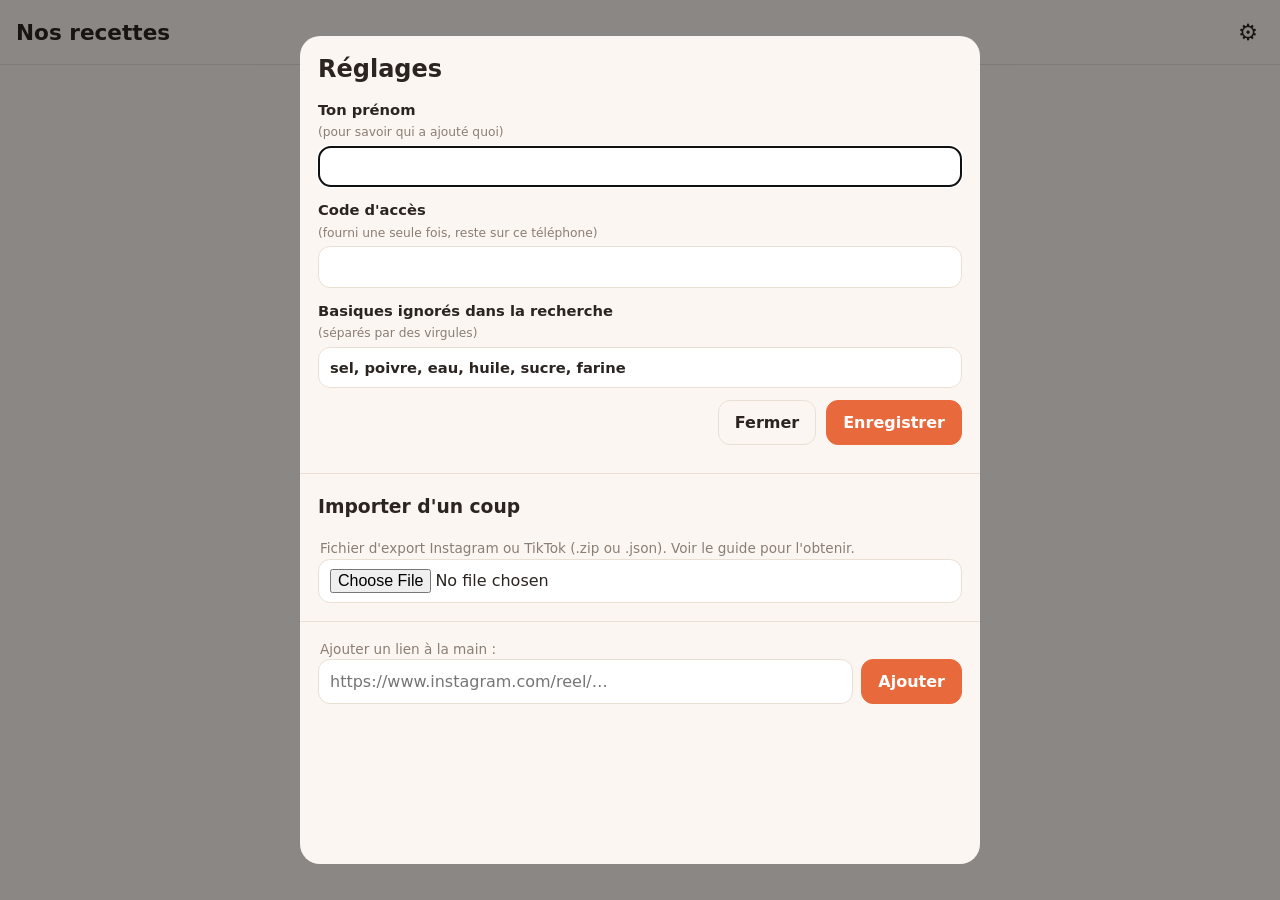
==== index.html @ 4aee183f "Réglages : vérifie le code d'accès et nettoie les copier-coller Co-Authored-By: Claude Opus 5.5 <nor" ====
<!doctype html>
<html lang="fr">
<head>
<meta charset="utf-8">
<meta name="viewport" content="width=device-width, initial-scale=1, viewport-fit=cover">
<title>Nos recettes</title>
<meta name="theme-color" content="#e8693c">
<link rel="manifest" href="manifest.webmanifest">
<link rel="icon" href="icons/icon-192.png">
<link rel="apple-touch-icon" href="icons/apple-touch-icon.png">
<meta name="apple-mobile-web-app-capable" content="yes">
<meta name="apple-mobile-web-app-title" content="Recettes">
<link rel="stylesheet" href="style.css?v=1">
</head>
<body>
<header class="top">
  <h1>Nos recettes <span id="count" class="count"></span></h1>
  <button id="btnSettings" class="icon-btn" aria-label="Réglages">⚙️</button>
</header>

<main>
  <section class="search">
    <label for="ingInput" class="lbl">Ce que j'ai dans le frigo</label>
    <div class="ing-box">
      <div id="chips" class="chips"></div>
      <input id="ingInput" list="ingList" placeholder="poulet, riz, crème…" autocomplete="off" enterkeyhint="done">
      <datalist id="ingList"></datalist>
    </div>
    <p class="hint">Sel, poivre, huile, sucre, farine et eau ne comptent pas (réglable dans ⚙️).</p>

    <div class="filters">
      <div class="seg" id="fTemps" role="group" aria-label="Temps maximum">
        <button data-v="0" class="on">Tout temps</button>
        <button data-v="15">≤ 15 min</button>
        <button data-v="30">≤ 30</button>
        <button data-v="45">≤ 45</button>
        <button data-v="60">≤ 1 h</button>
      </div>
      <div class="row">
        <select id="fType" aria-label="Type de plat"><option value="">Tous les types</option></select>
        <select id="fQui" aria-label="Qui l'a ajoutée"><option value="">De nous deux</option></select>
      </div>
    </div>

    <button id="btnRandom" class="big-btn">🎲 Au hasard</button>
  </section>

  <div id="pending" class="pending" hidden></div>
  <div id="results"></div>
</main>

<!-- Fiche recette -->
<dialog id="dlgRecipe" class="sheet"><div id="recipeBody"></div></dialog>

<!-- Modification -->
<dialog id="dlgEdit" class="sheet">
  <form id="editForm" method="dialog">
    <h2>Modifier la recette</h2>
    <label>Titre <input name="titre" required></label>
    <div class="row">
      <label>Temps (min) <input name="temps_min" type="number" min="0" inputmode="numeric"></label>
      <label>Type <select name="type"></select></label>
    </div>
    <label>Ingrédients <small>(un par ligne)</small><textarea name="ingredients" rows="8"></textarea></label>
    <label>Étapes <small>(une par ligne)</small><textarea name="etapes" rows="8"></textarea></label>
    <div class="actions">
      <button type="button" class="ghost" data-close>Annuler</button>
      <button type="submit" class="primary">Enregistrer</button>
    </div>
  </form>
</dialog>

<!-- Réglages -->
<dialog id="dlgSettings" class="sheet">
  <form id="settingsForm" method="dialog">
    <h2>Réglages</h2>
    <label>Ton prénom <small>(pour savoir qui a ajouté quoi)</small><input name="prenom" required autocomplete="given-name"></label>
    <label>Code d'accès <small>(fourni une seule fois, reste sur ce téléphone)</small><input name="token" type="password" autocomplete="off" spellcheck="false"></label>
    <label>Basiques ignorés dans la recherche <small>(séparés par des virgules)</small><input name="basiques"></label>
    <div class="actions">
      <button type="button" class="ghost" data-close>Fermer</button>
      <button type="submit" class="primary">Enregistrer</button>
    </div>
  </form>
  <hr>
  <h3>Importer d'un coup</h3>
  <p class="small">Fichier d'export Instagram ou TikTok (.zip ou .json). Voir le guide pour l'obtenir.</p>
  <div><input id="importFile" type="file" accept=".zip,.json,application/zip,application/json"></div>
  <div id="importResult"></div>
  <hr>
  <p class="small">Ajouter un lien à la main :</p>
  <div class="row"><input id="manualUrl" type="url" placeholder="https://www.instagram.com/reel/…"><button id="btnManual" class="primary" style="flex:none">Ajouter</button></div>
</dialog>

<div id="toast" class="toast" role="status" hidden></div>

<script src="common.js?v=2"></script>
<script src="app.js?v=2"></script>
</body>
</html>
---- style.css ----
:root {
  --bg: #fbf6f1; --card: #ffffff; --ink: #2b2420; --muted: #8a7d74; --line: #eadfd5;
  --accent: #e8693c; --accent-ink: #ffffff; --soft: #fde9df; --ok: #2f9e5b; --warn: #c98a12;
  --p0: #e8693c; --p1: #7b5cd6; --p2: #2f9e8f; --p3: #c44f86;
  --radius: 16px; --shadow: 0 2px 10px rgba(60, 30, 10, .07);
  color-scheme: light;
}
@media (prefers-color-scheme: dark) {
  :root {
    --bg: #1b1714; --card: #26201c; --ink: #f3ebe4; --muted: #a89b91; --line: #3a312b;
    --soft: #3b2a21; --shadow: none; color-scheme: dark;
  }
}
* { box-sizing: border-box; }
html { -webkit-text-size-adjust: 100%; }
body {
  margin: 0; background: var(--bg); color: var(--ink);
  font: 16px/1.45 system-ui, -apple-system, "Segoe UI", Roboto, sans-serif;
  padding-bottom: env(safe-area-inset-bottom);
}
button, input, select, textarea { font: inherit; color: inherit; }
button { cursor: pointer; }

.top {
  position: sticky; top: 0; z-index: 5; display: flex; align-items: center; justify-content: space-between;
  padding: calc(10px + env(safe-area-inset-top)) 16px 10px; background: var(--bg); border-bottom: 1px solid var(--line);
}
.top h1 { font-size: 1.35rem; margin: 0; }
.count { color: var(--muted); font-weight: 500; font-size: .95rem; }
.icon-btn { border: 0; background: none; font-size: 1.4rem; padding: 6px; }

main { max-width: 680px; margin: 0 auto; padding: 14px 16px 40px; }
.lbl { font-weight: 600; display: block; margin-bottom: 6px; }
.hint, .small { color: var(--muted); font-size: .85rem; margin: 6px 2px 0; }

.ing-box {
  display: flex; flex-wrap: wrap; gap: 6px; align-items: center; padding: 8px;
  background: var(--card); border: 1.5px solid var(--line); border-radius: var(--radius); box-shadow: var(--shadow);
}
.ing-box:focus-within { border-color: var(--accent); }
.ing-box input { flex: 1 1 140px; min-width: 120px; border: 0; outline: 0; background: none; padding: 6px 4px; font-size: 1rem; }
.chips { display: contents; }
.chip {
  display: inline-flex; align-items: center; gap: 4px; padding: 5px 6px 5px 11px; border-radius: 999px;
  background: var(--soft); color: var(--ink); border: 0; font-size: .92rem;
}
.chip span { font-size: 1.05rem; line-height: 1; padding: 0 4px; color: var(--muted); }

.filters { margin-top: 12px; display: grid; gap: 8px; }
.seg { display: flex; gap: 6px; overflow-x: auto; scrollbar-width: none; }
.seg::-webkit-scrollbar { display: none; }
.seg button {
  flex: none; padding: 7px 12px; border-radius: 999px; border: 1.5px solid var(--line); background: var(--card); font-size: .9rem;
}
.seg button.on { background: var(--accent); color: var(--accent-ink); border-color: var(--accent); }
.row { display: flex; gap: 8px; }
.row > * { flex: 1; min-width: 0; }
select, input[type=url], input[type=number], dialog input, dialog textarea, dialog select {
  width: 100%; padding: 9px 11px; border-radius: 12px; border: 1.5px solid var(--line); background: var(--card);
}
.big-btn {
  margin-top: 12px; width: 100%; padding: 13px; border: 0; border-radius: var(--radius);
  background: var(--accent); color: var(--accent-ink); font-weight: 700; font-size: 1.05rem; box-shadow: var(--shadow);
}
.big-btn:active { transform: scale(.98); }

.pending {
  margin: 14px 0 0; padding: 10px 14px; border-radius: 12px; background: var(--soft); font-size: .92rem;
}
h2.section { font-size: 1rem; margin: 22px 2px 8px; display: flex; gap: 8px; align-items: baseline; }
h2.section small { color: var(--muted); font-weight: 500; }
.empty { text-align: center; color: var(--muted); padding: 30px 10px; }

.card {
  display: flex; gap: 12px; width: 100%; text-align: left; padding: 10px; margin-bottom: 10px;
  background: var(--card); border: 1px solid var(--line); border-radius: var(--radius); box-shadow: var(--shadow);
}
.thumb {
  flex: none; width: 76px; height: 96px; border-radius: 12px; object-fit: cover; background: var(--soft);
  display: grid; place-items: center; font-size: 1.8rem;
}
.card .info { min-width: 0; flex: 1; display: flex; flex-direction: column; gap: 4px; }
.card .t { font-weight: 650; line-height: 1.25; display: -webkit-box; -webkit-line-clamp: 2; -webkit-box-orient: vertical; overflow: hidden; }
.meta { color: var(--muted); font-size: .85rem; display: flex; flex-wrap: wrap; gap: 4px 10px; align-items: center; }
.who { display: inline-flex; align-items: center; gap: 4px; }
.dot { width: 9px; height: 9px; border-radius: 50%; display: inline-block; }
.missing { font-size: .85rem; color: var(--warn); }
.okline { font-size: .85rem; color: var(--ok); font-weight: 600; }
.badge { font-size: .75rem; padding: 2px 8px; border-radius: 999px; background: var(--soft); color: var(--ink); }

/* Fiches (dialogues plein écran sur mobile) */
dialog.sheet {
  width: 100%; max-width: 680px; max-height: 100dvh; height: 100dvh; margin: 0 auto; padding: 0; border: 0;
  background: var(--bg); color: var(--ink);
}
@media (min-width: 720px) { dialog.sheet { height: auto; max-height: 92vh; margin-top: 4vh; border-radius: 20px; } }
dialog::backdrop { background: rgba(0, 0, 0, .45); }
dialog form, #recipeBody, #dlgSettings > * { padding-left: 18px; padding-right: 18px; }
dialog form { display: grid; gap: 12px; padding-top: calc(16px + env(safe-area-inset-top)); }
dialog label { display: grid; gap: 4px; font-weight: 600; font-size: .92rem; }
dialog label small { color: var(--muted); font-weight: 400; }
dialog h2 { margin: 0; }
dialog hr { border: 0; border-top: 1px solid var(--line); margin: 18px 0; }
#dlgSettings { padding-bottom: 30px; }
.actions { display: flex; gap: 10px; justify-content: flex-end; padding-bottom: 10px; }
.primary, .ghost, .danger {
  padding: 10px 16px; border-radius: 12px; border: 1.5px solid var(--accent); font-weight: 600;
}
.primary { background: var(--accent); color: var(--accent-ink); }
.ghost { background: transparent; color: var(--ink); border-color: var(--line); }
.danger { background: transparent; color: #d0443a; border-color: #d0443a55; }

.r-hero { position: relative; }
.r-hero img { width: 100%; max-height: 42vh; object-fit: cover; display: block; background: var(--soft); }
.r-close {
  position: absolute; top: calc(10px + env(safe-area-inset-top)); right: 10px; width: 40px; height: 40px; border-radius: 50%;
  border: 0; background: rgba(0, 0, 0, .55); color: #fff; font-size: 1.2rem;
}
.r-close.static { position: static; float: right; background: var(--soft); color: var(--ink); margin-top: calc(10px + env(safe-area-inset-top)); }
#recipeBody h2 { font-size: 1.35rem; margin: 14px 0 6px; }
#recipeBody h3 { margin: 18px 0 6px; font-size: 1.02rem; }
.video-link { display: inline-block; margin-top: 10px; color: var(--accent); font-weight: 600; text-decoration: none; }
.ings { list-style: none; padding: 0; margin: 0; }
.ings li { padding: 7px 0; border-bottom: 1px solid var(--line); display: flex; gap: 8px; }
.ings li .mk { width: 1.2em; flex: none; text-align: center; }
.ings li.have .mk { color: var(--ok); }
.ings li.miss .mk { color: var(--warn); }
.ings li.basic { color: var(--muted); }
ol.steps { padding-left: 1.3em; margin: 0; }
ol.steps li { margin-bottom: 8px; }
.note { margin-top: 12px; padding: 10px 12px; border-radius: 12px; background: var(--soft); font-size: .9rem; }
.r-actions { display: flex; flex-wrap: wrap; gap: 8px; margin: 22px 0 calc(28px + env(safe-area-inset-bottom)); }

.toast {
  position: fixed; left: 50%; bottom: calc(20px + env(safe-area-inset-bottom)); transform: translateX(-50%); z-index: 50;
  max-width: calc(100% - 32px); padding: 11px 16px; border-radius: 12px; background: var(--ink); color: var(--bg);
  box-shadow: 0 6px 20px rgba(0, 0, 0, .25); font-size: .93rem;
}
.groups { display: grid; gap: 6px; margin: 10px 0; }
.groups label { display: flex; gap: 8px; align-items: center; font-weight: 500; }
.groups input { width: auto; }
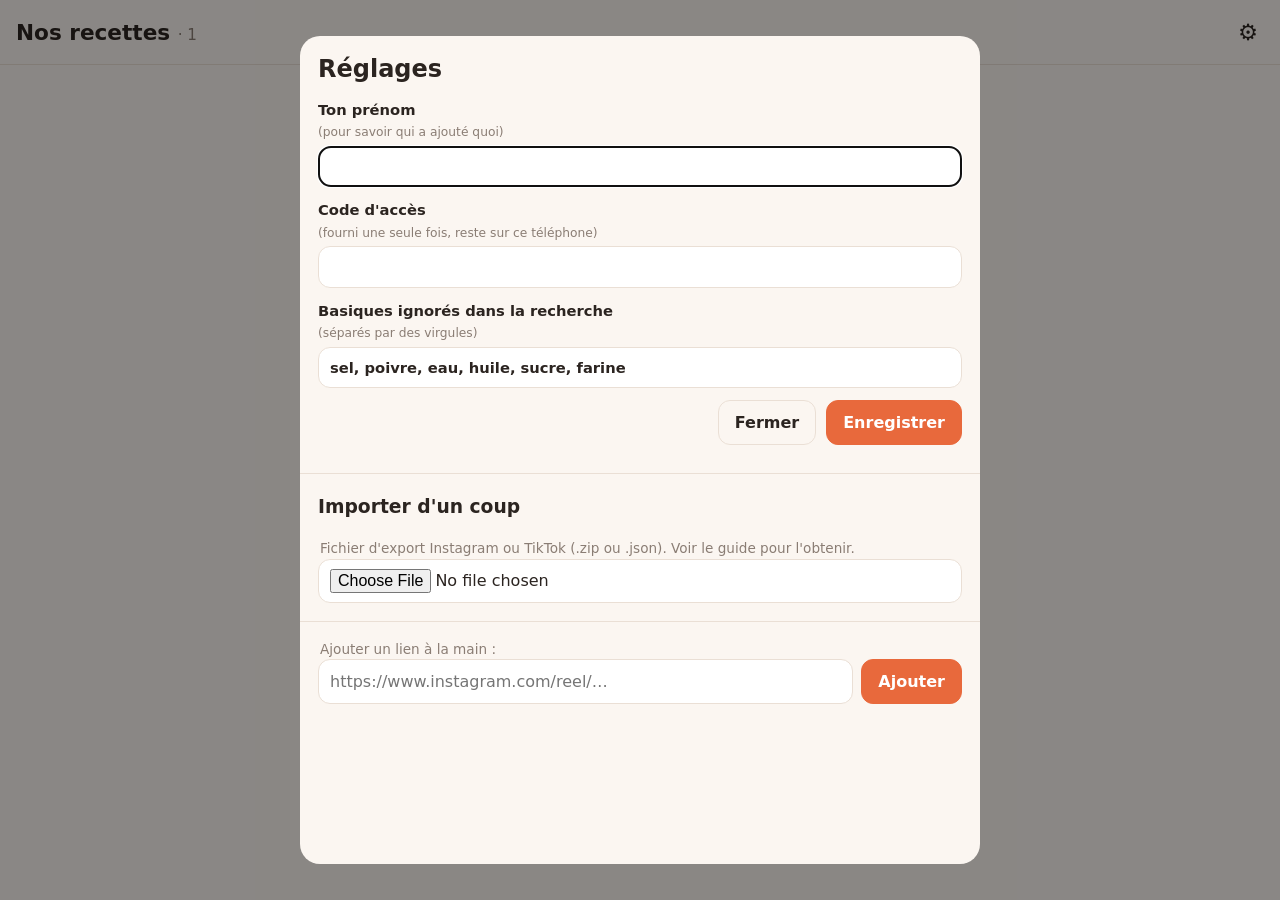
==== commit 0d21a4c0: "Import : lit aussi les exports Instagram en HTML (format par défaut) + diagnostic si rien trouvé Co-" ====
--- a/index.html
+++ b/index.html
@@ -94,7 +94,7 @@
 
 <div id="toast" class="toast" role="status" hidden></div>
 
-<script src="common.js?v=2"></script>
-<script src="app.js?v=2"></script>
+<script src="common.js?v=3"></script>
+<script src="app.js?v=4"></script>
 </body>
 </html>
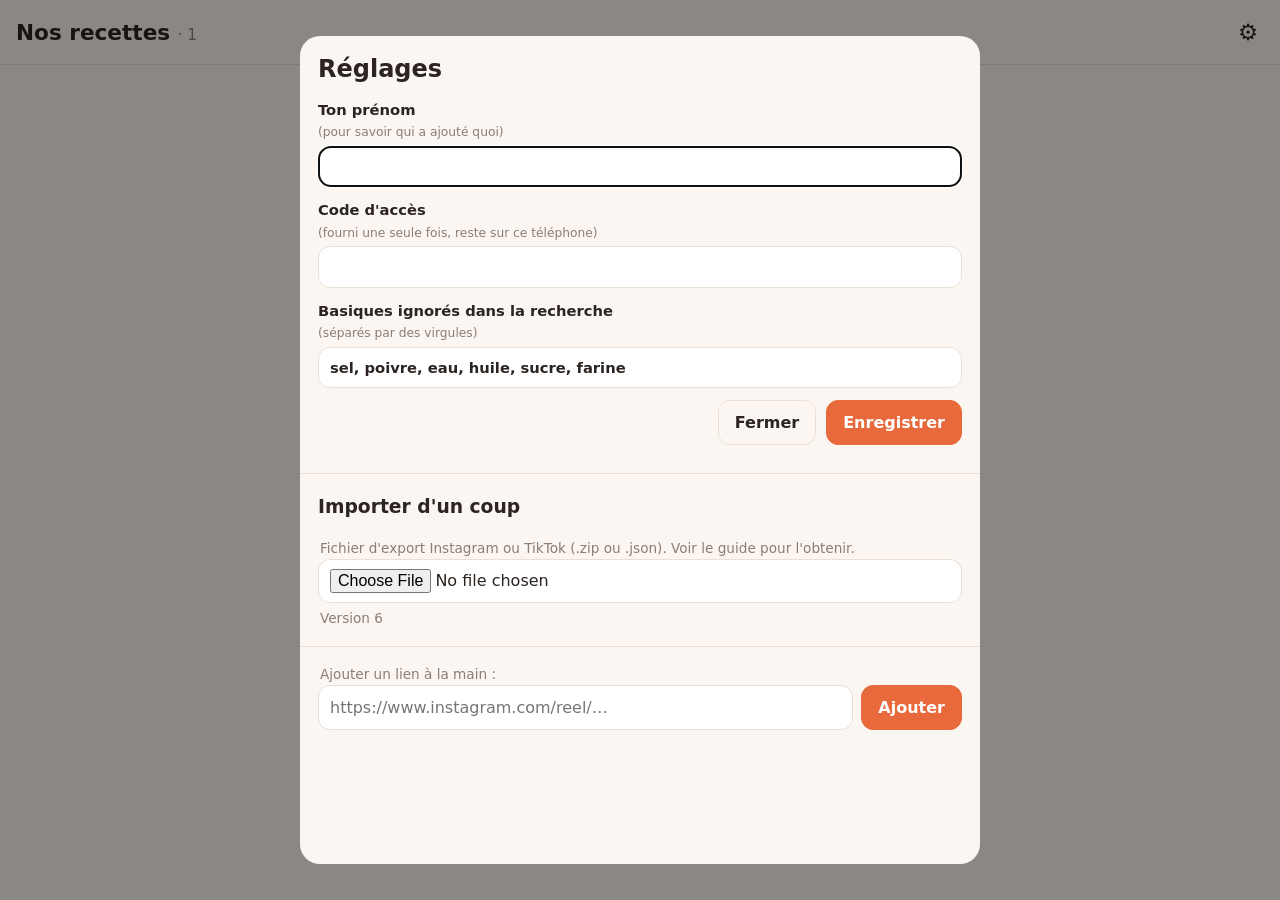
==== commit 3d8dd96b: "Mise à jour immédiate de l'appli (plus de version en cache) + numéro de version dans les réglages Co" ====
--- a/index.html
+++ b/index.html
@@ -87,6 +87,7 @@
   <p class="small">Fichier d'export Instagram ou TikTok (.zip ou .json). Voir le guide pour l'obtenir.</p>
   <div><input id="importFile" type="file" accept=".zip,.json,application/zip,application/json"></div>
   <div id="importResult"></div>
+  <p class="small" id="appVer"></p>
   <hr>
   <p class="small">Ajouter un lien à la main :</p>
   <div class="row"><input id="manualUrl" type="url" placeholder="https://www.instagram.com/reel/…"><button id="btnManual" class="primary" style="flex:none">Ajouter</button></div>
@@ -94,7 +95,7 @@
 
 <div id="toast" class="toast" role="status" hidden></div>
 
-<script src="common.js?v=3"></script>
-<script src="app.js?v=4"></script>
+<script src="common.js?v=6"></script>
+<script src="app.js?v=6"></script>
 </body>
 </html>
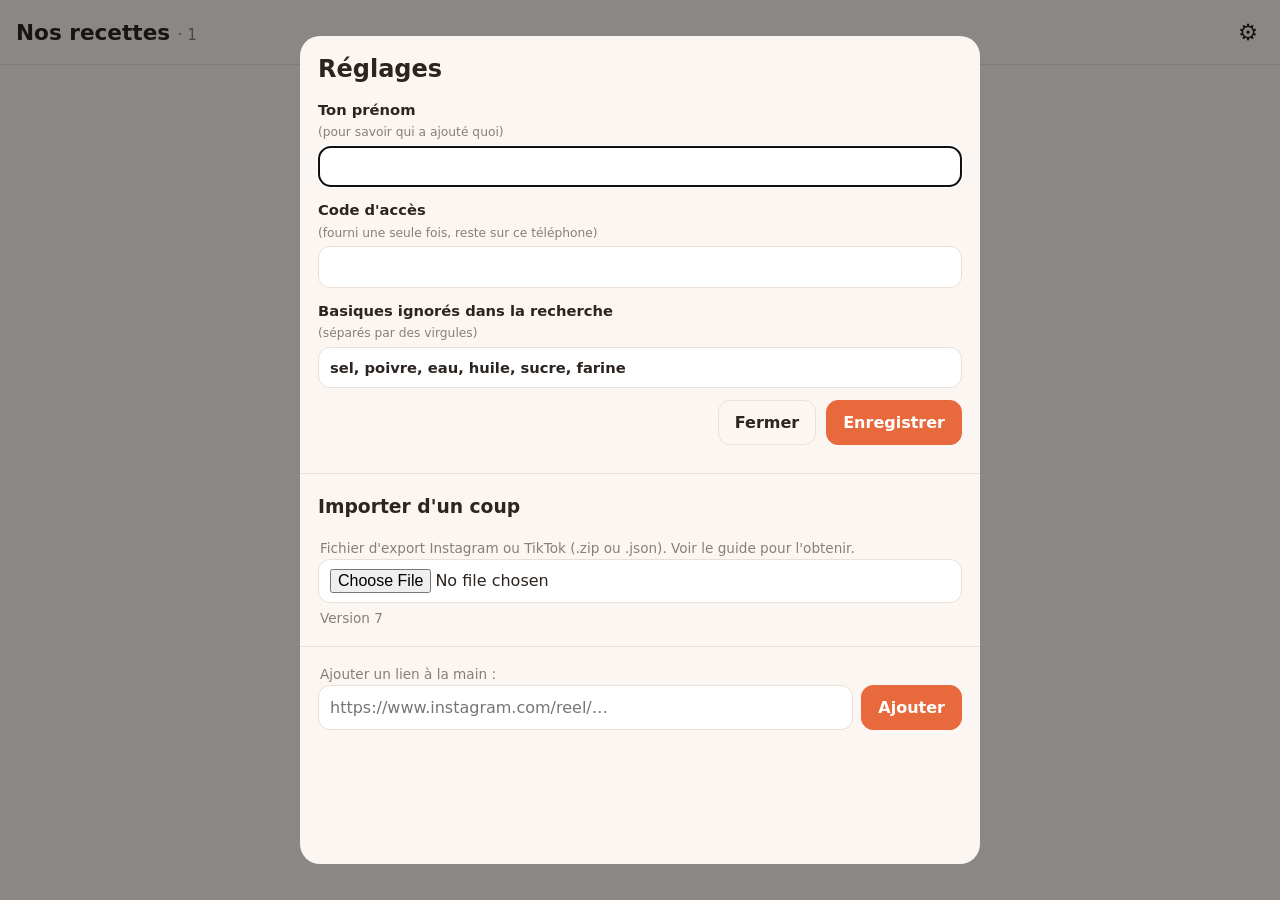
==== commit 66486763: "Import : collections au format HTML récent + bouton de diagnostic du format Co-Authored-By: Claude O" ====
--- a/index.html
+++ b/index.html
@@ -95,7 +95,7 @@
 
 <div id="toast" class="toast" role="status" hidden></div>
 
-<script src="common.js?v=6"></script>
-<script src="app.js?v=6"></script>
+<script src="common.js?v=7"></script>
+<script src="app.js?v=7"></script>
 </body>
 </html>
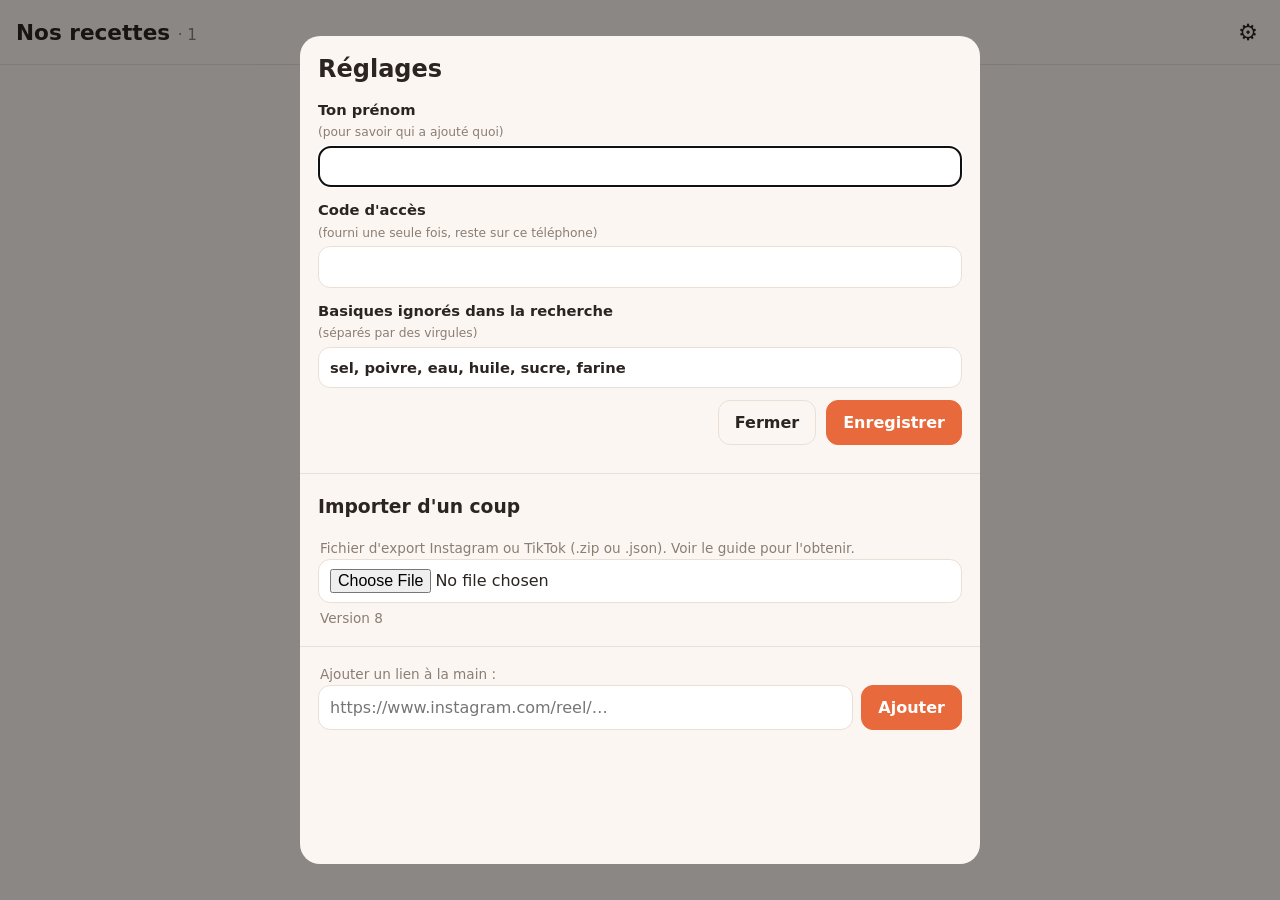
==== commit a2f3e53f: "Gros imports : recettes publiées toutes les 3 analyses, appli rafraîchie pendant l'analyse Co-Author" ====
--- a/index.html
+++ b/index.html
@@ -96,6 +96,6 @@
 <div id="toast" class="toast" role="status" hidden></div>
 
 <script src="common.js?v=7"></script>
-<script src="app.js?v=7"></script>
+<script src="app.js?v=8"></script>
 </body>
 </html>
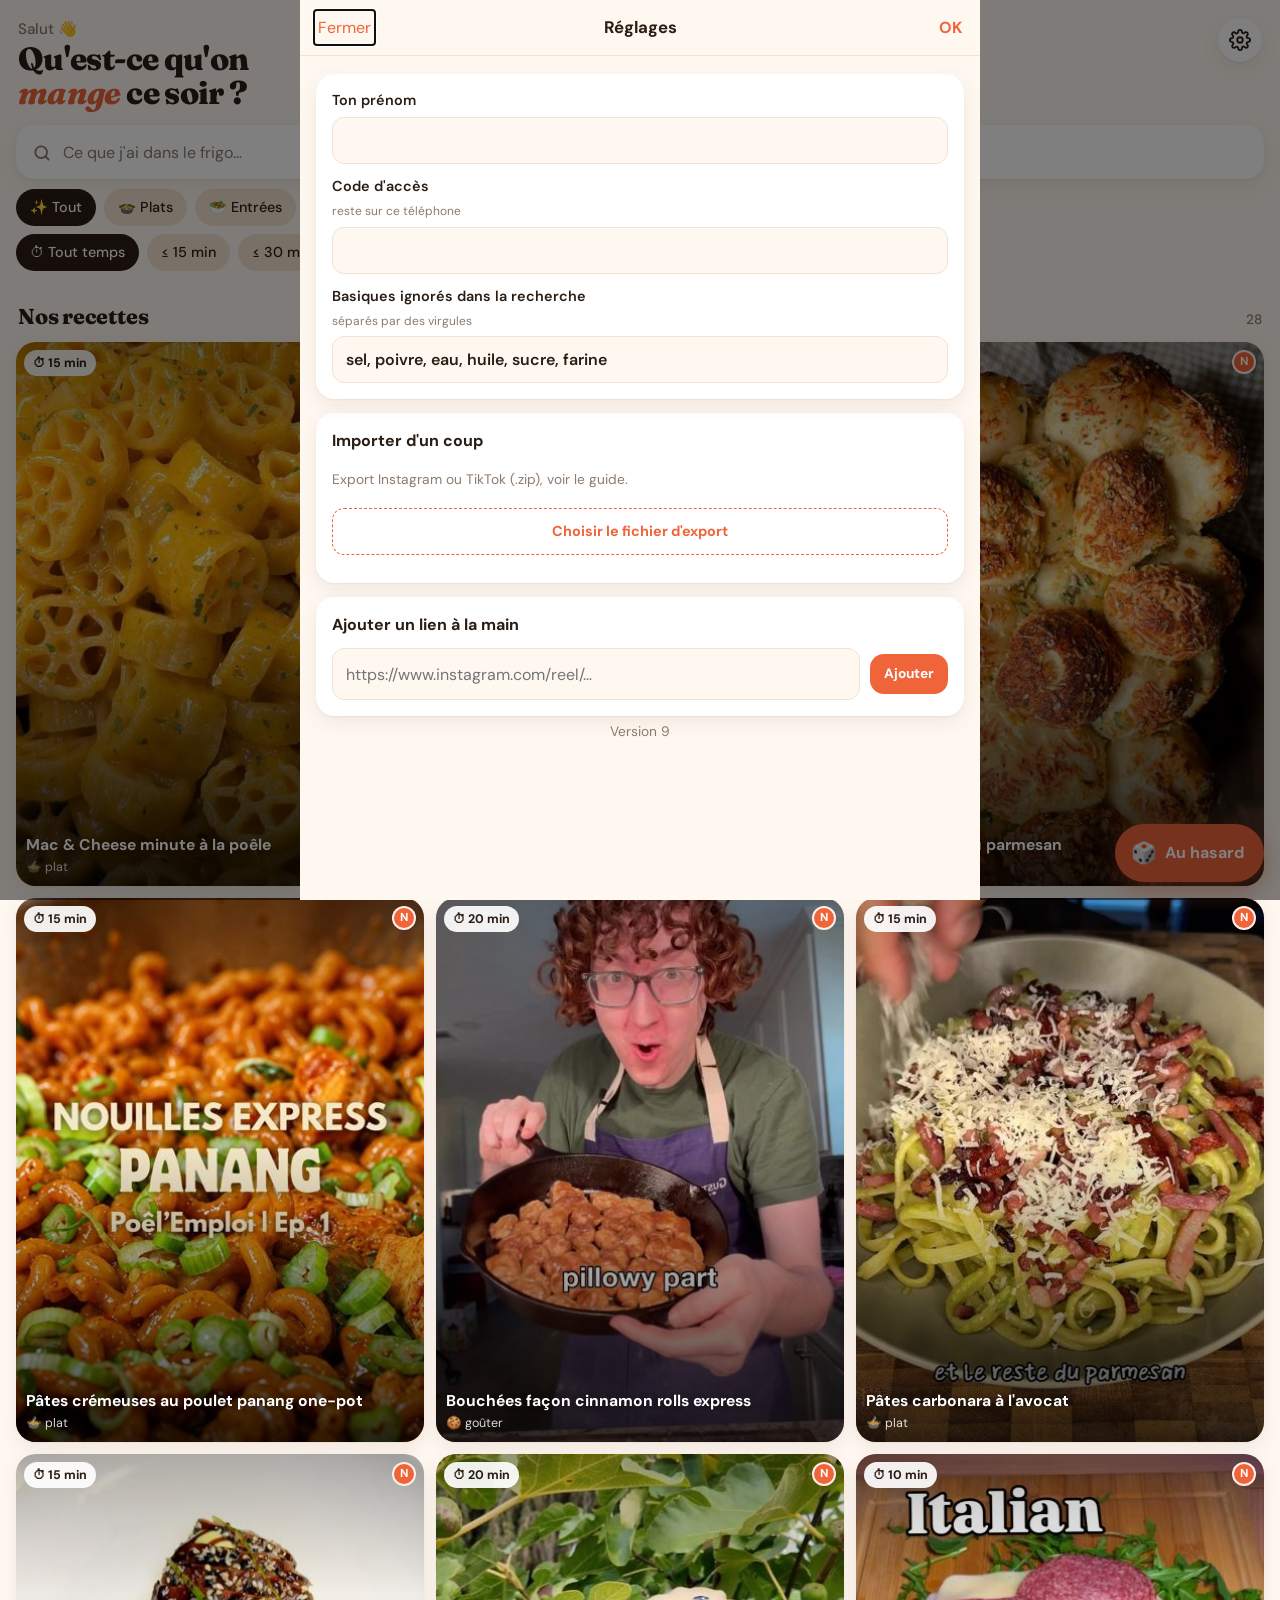
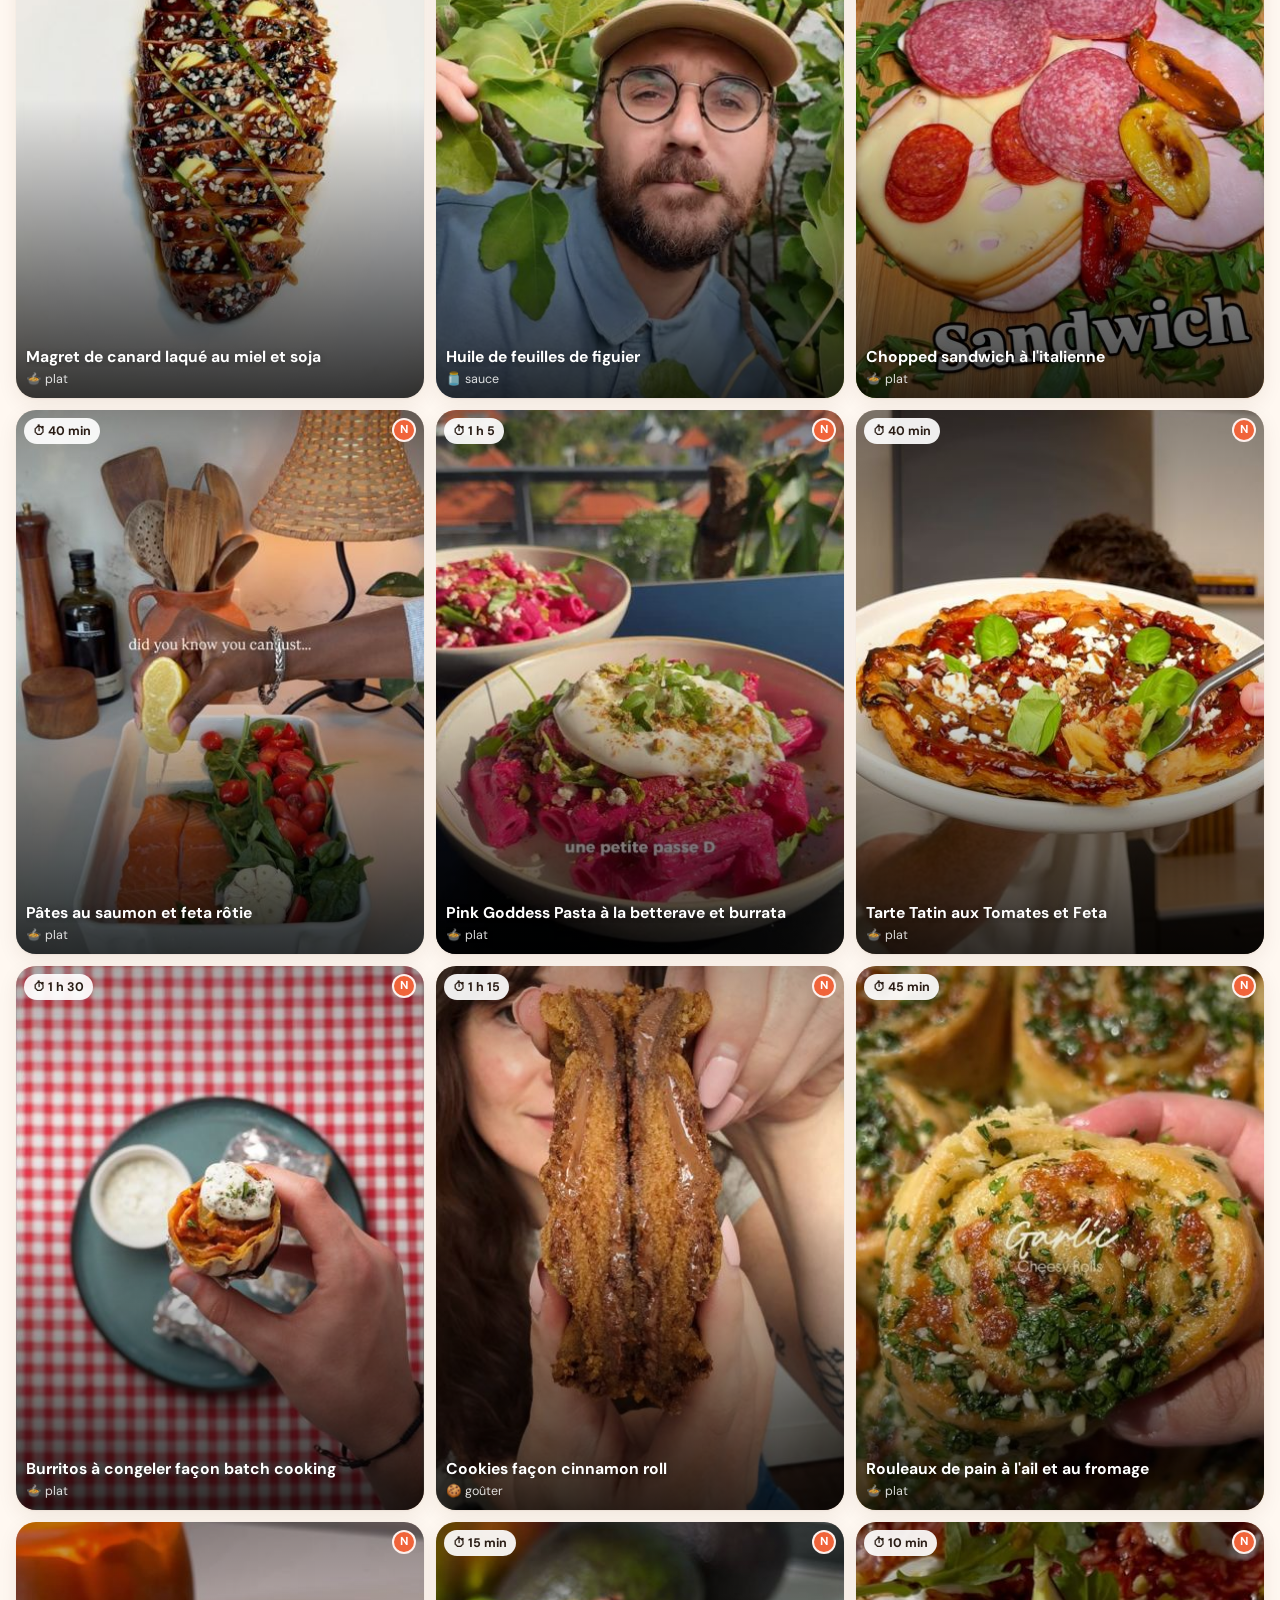
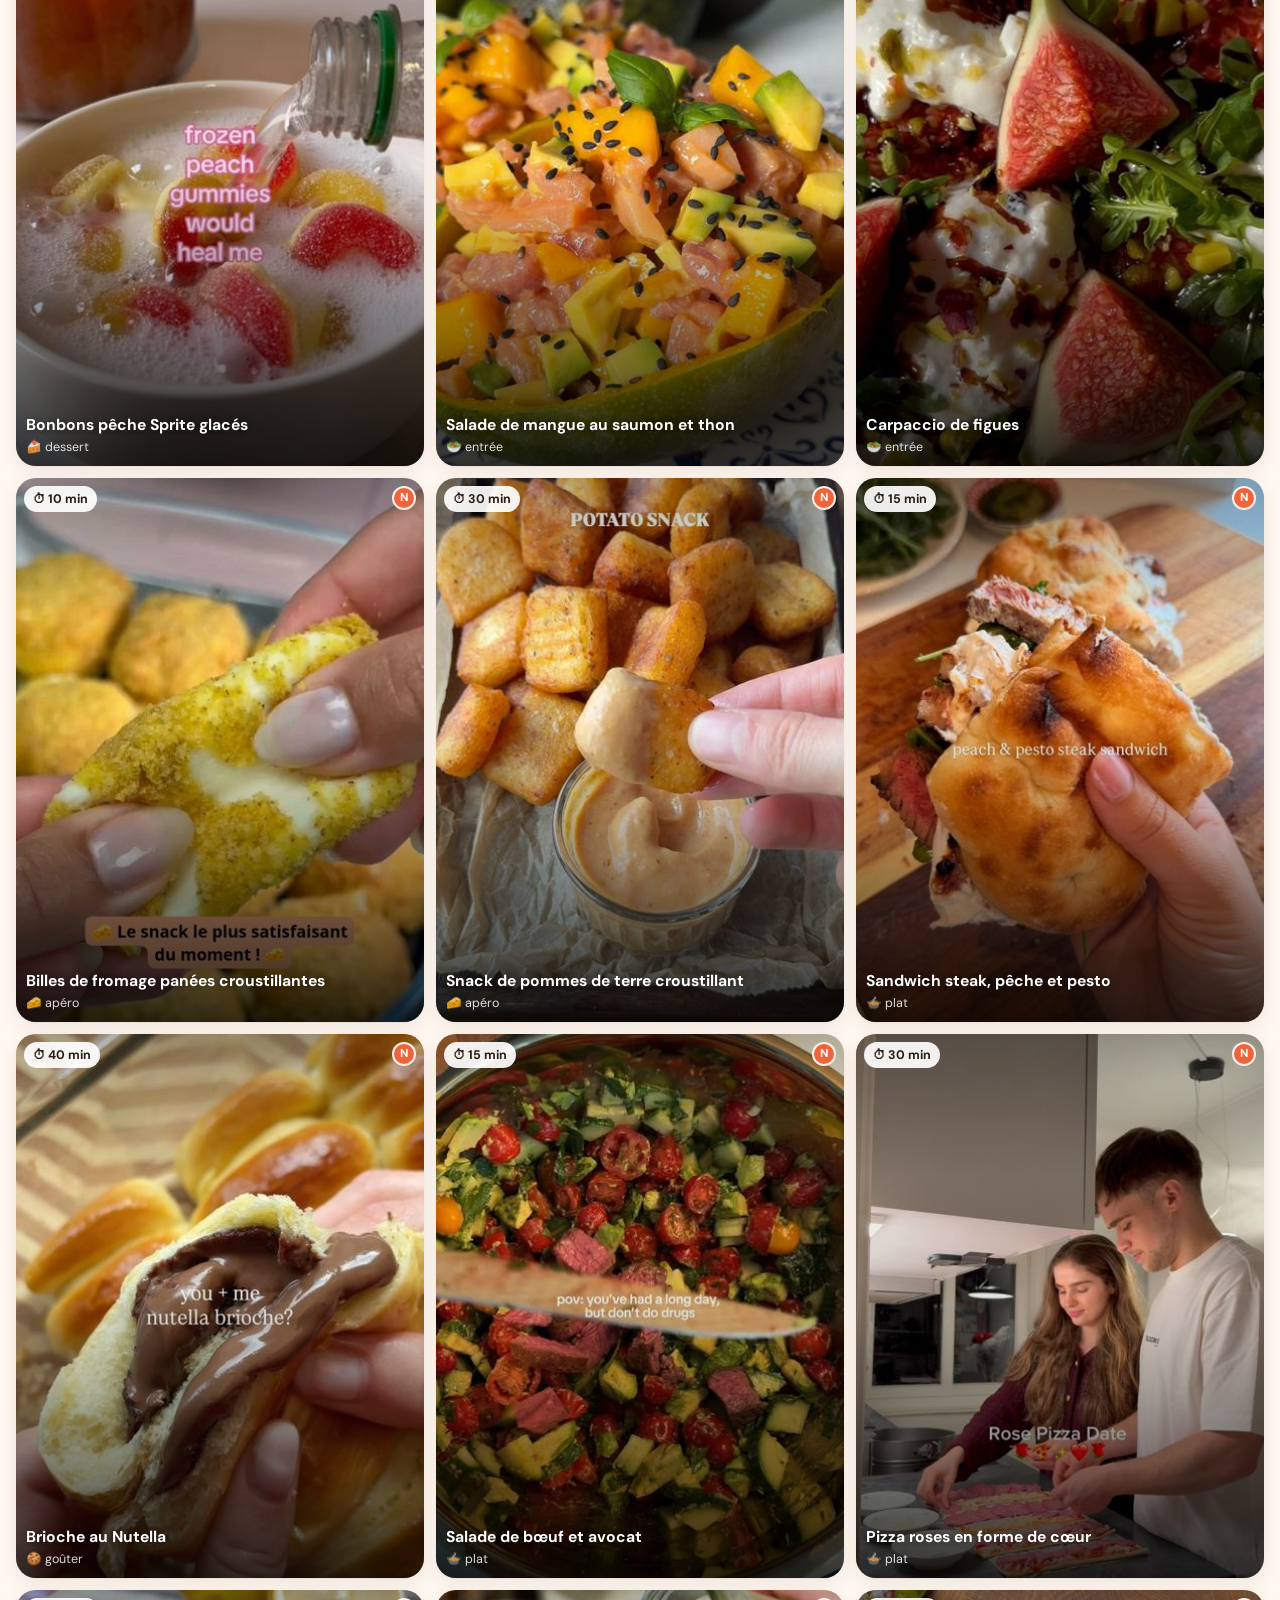
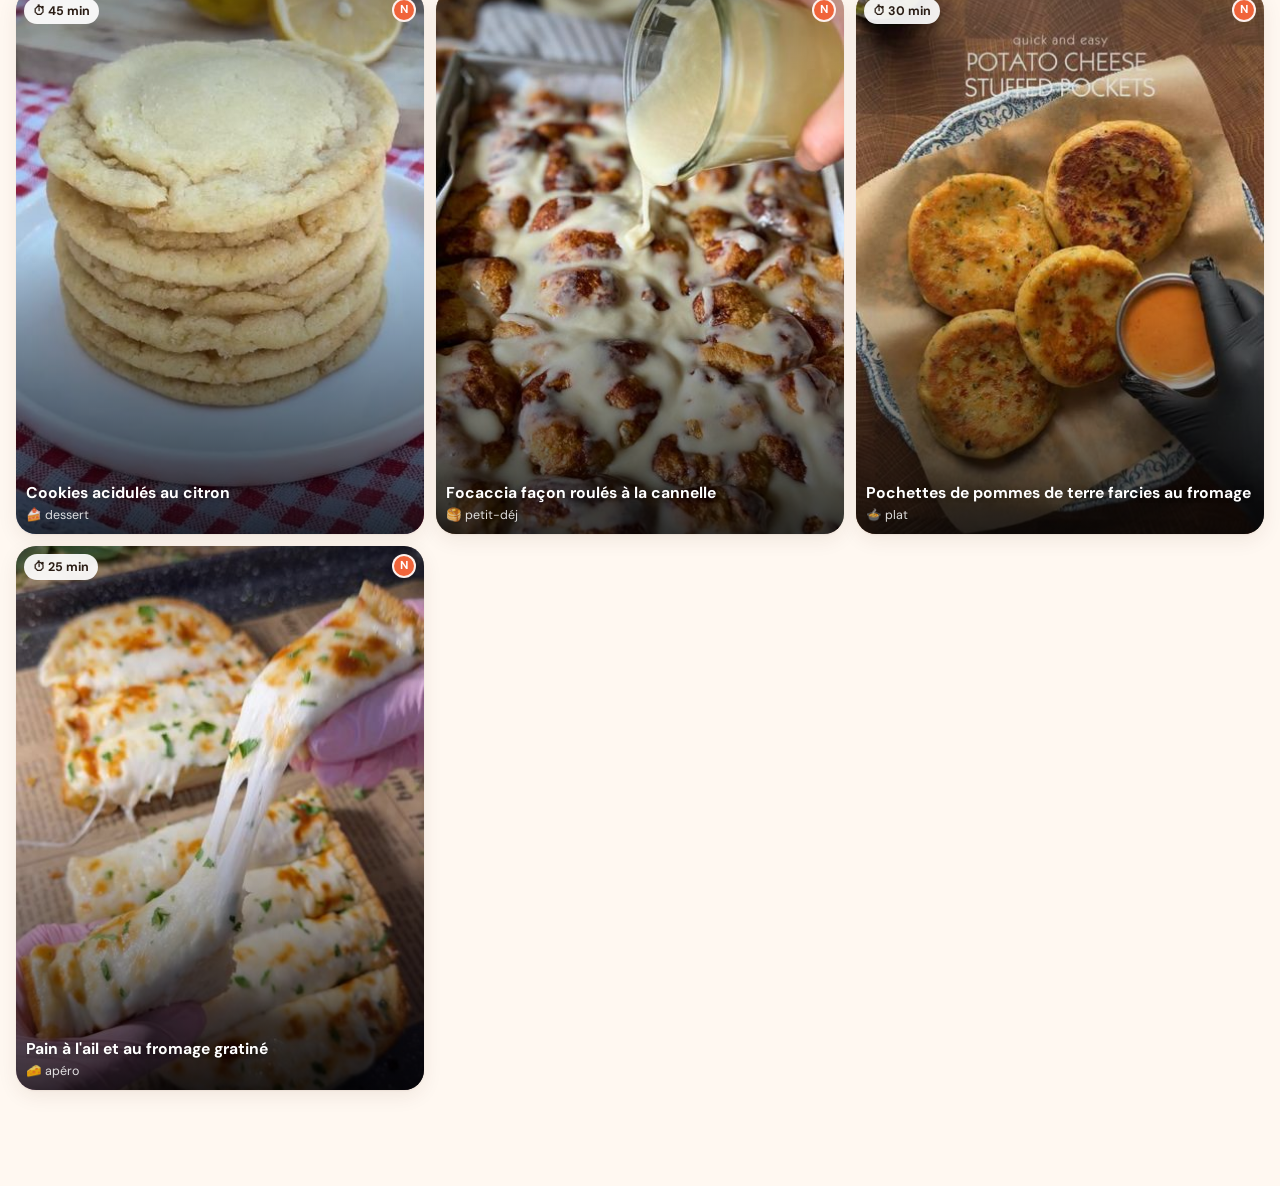
==== commit 0a096892: "Nouvelle DA mobile : grille de photos, filtres en pastilles, bouton hasard flottant, fiche plein écr" ====
--- a/index.html
+++ b/index.html
@@ -4,98 +4,93 @@
 <meta charset="utf-8">
 <meta name="viewport" content="width=device-width, initial-scale=1, viewport-fit=cover">
 <title>Nos recettes</title>
-<meta name="theme-color" content="#e8693c">
+<meta name="theme-color" content="#fff8f1" media="(prefers-color-scheme: light)">
+<meta name="theme-color" content="#16110e" media="(prefers-color-scheme: dark)">
 <link rel="manifest" href="manifest.webmanifest">
 <link rel="icon" href="icons/icon-192.png">
 <link rel="apple-touch-icon" href="icons/apple-touch-icon.png">
 <meta name="apple-mobile-web-app-capable" content="yes">
+<meta name="apple-mobile-web-app-status-bar-style" content="black-translucent">
 <meta name="apple-mobile-web-app-title" content="Recettes">
-<link rel="stylesheet" href="style.css?v=1">
+<link rel="preconnect" href="https://fonts.googleapis.com">
+<link rel="preconnect" href="https://fonts.gstatic.com" crossorigin>
+<link rel="stylesheet" href="https://fonts.googleapis.com/css2?family=Fraunces:opsz,wght@9..144,600;9..144,800&family=DM+Sans:opsz,wght@9..40,400;9..40,500;9..40,700&display=swap">
+<link rel="stylesheet" href="style.css?v=9">
 </head>
 <body>
-<header class="top">
-  <h1>Nos recettes <span id="count" class="count"></span></h1>
-  <button id="btnSettings" class="icon-btn" aria-label="Réglages">⚙️</button>
+<header class="hero">
+  <div class="hero-row">
+    <div>
+      <p class="hello" id="hello">Salut 👋</p>
+      <h1>Qu'est-ce qu'on<br><em>mange</em> ce soir&nbsp;?</h1>
+    </div>
+    <button id="btnSettings" class="round-btn" aria-label="Réglages">
+      <svg viewBox="0 0 24 24" width="22" height="22" fill="none" stroke="currentColor" stroke-width="2" stroke-linecap="round" stroke-linejoin="round"><circle cx="12" cy="12" r="3"/><path d="M19.4 15a1.7 1.7 0 0 0 .3 1.8l.1.1a2 2 0 1 1-2.8 2.8l-.1-.1a1.7 1.7 0 0 0-1.8-.3 1.7 1.7 0 0 0-1 1.5V21a2 2 0 1 1-4 0v-.1a1.7 1.7 0 0 0-1.1-1.5 1.7 1.7 0 0 0-1.8.3l-.1.1a2 2 0 1 1-2.8-2.8l.1-.1a1.7 1.7 0 0 0 .3-1.8 1.7 1.7 0 0 0-1.5-1H3a2 2 0 1 1 0-4h.1a1.7 1.7 0 0 0 1.5-1.1 1.7 1.7 0 0 0-.3-1.8l-.1-.1a2 2 0 1 1 2.8-2.8l.1.1a1.7 1.7 0 0 0 1.8.3H9a1.7 1.7 0 0 0 1-1.5V3a2 2 0 1 1 4 0v.1a1.7 1.7 0 0 0 1 1.5 1.7 1.7 0 0 0 1.8-.3l.1-.1a2 2 0 1 1 2.8 2.8l-.1.1a1.7 1.7 0 0 0-.3 1.8V9a1.7 1.7 0 0 0 1.5 1H21a2 2 0 1 1 0 4h-.1a1.7 1.7 0 0 0-1.5 1z"/></svg>
+    </button>
+  </div>
 </header>
 
-<main>
-  <section class="search">
-    <label for="ingInput" class="lbl">Ce que j'ai dans le frigo</label>
-    <div class="ing-box">
-      <div id="chips" class="chips"></div>
-      <input id="ingInput" list="ingList" placeholder="poulet, riz, crème…" autocomplete="off" enterkeyhint="done">
-      <datalist id="ingList"></datalist>
-    </div>
-    <p class="hint">Sel, poivre, huile, sucre, farine et eau ne comptent pas (réglable dans ⚙️).</p>
+<div class="sticky">
+  <label class="fridge" for="ingInput">
+    <svg class="fridge-ico" viewBox="0 0 24 24" width="20" height="20" fill="none" stroke="currentColor" stroke-width="2.2" stroke-linecap="round"><circle cx="11" cy="11" r="7"/><path d="m20 20-3.5-3.5"/></svg>
+    <span id="chips" class="chips"></span>
+    <input id="ingInput" list="ingList" placeholder="Ce que j'ai dans le frigo…" autocomplete="off" enterkeyhint="done">
+    <datalist id="ingList"></datalist>
+  </label>
+  <nav class="filters" aria-label="Filtres">
+    <div class="scroller" id="fType"></div>
+    <div class="scroller" id="fMore"></div>
+  </nav>
+</div>
 
-    <div class="filters">
-      <div class="seg" id="fTemps" role="group" aria-label="Temps maximum">
-        <button data-v="0" class="on">Tout temps</button>
-        <button data-v="15">≤ 15 min</button>
-        <button data-v="30">≤ 30</button>
-        <button data-v="45">≤ 45</button>
-        <button data-v="60">≤ 1 h</button>
-      </div>
-      <div class="row">
-        <select id="fType" aria-label="Type de plat"><option value="">Tous les types</option></select>
-        <select id="fQui" aria-label="Qui l'a ajoutée"><option value="">De nous deux</option></select>
-      </div>
-    </div>
+<div id="pending" class="pending" hidden></div>
+<main id="results"></main>
 
-    <button id="btnRandom" class="big-btn">🎲 Au hasard</button>
-  </section>
+<button id="btnRandom" class="fab" aria-label="Une recette au hasard"><span class="dice">🎲</span>Au hasard</button>
 
-  <div id="pending" class="pending" hidden></div>
-  <div id="results"></div>
-</main>
-
-<!-- Fiche recette -->
-<dialog id="dlgRecipe" class="sheet"><div id="recipeBody"></div></dialog>
+<!-- Fiche recette (plein écran) -->
+<dialog id="dlgRecipe" class="sheet full"><div id="recipeBody"></div></dialog>
 
 <!-- Modification -->
 <dialog id="dlgEdit" class="sheet">
   <form id="editForm" method="dialog">
-    <h2>Modifier la recette</h2>
+    <div class="sheet-head"><button type="button" class="link-btn" data-close>Annuler</button><h2>Modifier</h2><button type="submit" class="link-btn strong">OK</button></div>
     <label>Titre <input name="titre" required></label>
     <div class="row">
       <label>Temps (min) <input name="temps_min" type="number" min="0" inputmode="numeric"></label>
       <label>Type <select name="type"></select></label>
     </div>
-    <label>Ingrédients <small>(un par ligne)</small><textarea name="ingredients" rows="8"></textarea></label>
-    <label>Étapes <small>(une par ligne)</small><textarea name="etapes" rows="8"></textarea></label>
-    <div class="actions">
-      <button type="button" class="ghost" data-close>Annuler</button>
-      <button type="submit" class="primary">Enregistrer</button>
-    </div>
+    <label>Ingrédients <small>un par ligne</small><textarea name="ingredients" rows="8"></textarea></label>
+    <label>Étapes <small>une par ligne</small><textarea name="etapes" rows="8"></textarea></label>
   </form>
 </dialog>
 
 <!-- Réglages -->
 <dialog id="dlgSettings" class="sheet">
   <form id="settingsForm" method="dialog">
-    <h2>Réglages</h2>
-    <label>Ton prénom <small>(pour savoir qui a ajouté quoi)</small><input name="prenom" required autocomplete="given-name"></label>
-    <label>Code d'accès <small>(fourni une seule fois, reste sur ce téléphone)</small><input name="token" type="password" autocomplete="off" spellcheck="false"></label>
-    <label>Basiques ignorés dans la recherche <small>(séparés par des virgules)</small><input name="basiques"></label>
-    <div class="actions">
-      <button type="button" class="ghost" data-close>Fermer</button>
-      <button type="submit" class="primary">Enregistrer</button>
+    <div class="sheet-head"><button type="button" class="link-btn" data-close>Fermer</button><h2>Réglages</h2><button type="submit" class="link-btn strong">OK</button></div>
+    <div class="card-group">
+      <label>Ton prénom <input name="prenom" required autocomplete="given-name"></label>
+      <label>Code d'accès <small>reste sur ce téléphone</small><input name="token" type="password" autocomplete="off" spellcheck="false"></label>
+      <label>Basiques ignorés dans la recherche <small>séparés par des virgules</small><input name="basiques"></label>
     </div>
   </form>
-  <hr>
-  <h3>Importer d'un coup</h3>
-  <p class="small">Fichier d'export Instagram ou TikTok (.zip ou .json). Voir le guide pour l'obtenir.</p>
-  <div><input id="importFile" type="file" accept=".zip,.json,application/zip,application/json"></div>
-  <div id="importResult"></div>
-  <p class="small" id="appVer"></p>
-  <hr>
-  <p class="small">Ajouter un lien à la main :</p>
-  <div class="row"><input id="manualUrl" type="url" placeholder="https://www.instagram.com/reel/…"><button id="btnManual" class="primary" style="flex:none">Ajouter</button></div>
+  <div class="card-group">
+    <h3>Importer d'un coup</h3>
+    <p class="small">Export Instagram ou TikTok (.zip), voir le guide.</p>
+    <label class="file-btn">Choisir le fichier d'export<input id="importFile" type="file" accept=".zip,.json,.html,application/zip,application/json,text/html"></label>
+    <div id="importResult"></div>
+  </div>
+  <div class="card-group">
+    <h3>Ajouter un lien à la main</h3>
+    <div class="row"><input id="manualUrl" type="url" placeholder="https://www.instagram.com/reel/…"><button id="btnManual" class="btn small">Ajouter</button></div>
+  </div>
+  <p class="small center" id="appVer"></p>
 </dialog>
 
 <div id="toast" class="toast" role="status" hidden></div>
 
-<script src="common.js?v=7"></script>
-<script src="app.js?v=8"></script>
+<script src="common.js?v=9"></script>
+<script src="app.js?v=9"></script>
 </body>
 </html>
--- a/style.css
+++ b/style.css
@@ -1,141 +1,278 @@
+/* ============================================================
+   Nos recettes — DA mobile : crème chaude, tomate, photos en grand
+   ============================================================ */
 :root {
-  --bg: #fbf6f1; --card: #ffffff; --ink: #2b2420; --muted: #8a7d74; --line: #eadfd5;
-  --accent: #e8693c; --accent-ink: #ffffff; --soft: #fde9df; --ok: #2f9e5b; --warn: #c98a12;
-  --p0: #e8693c; --p1: #7b5cd6; --p2: #2f9e8f; --p3: #c44f86;
-  --radius: 16px; --shadow: 0 2px 10px rgba(60, 30, 10, .07);
+  --bg: #fff8f1;
+  --surface: #ffffff;
+  --card: var(--surface);
+  --ink: #2a1d15;
+  --muted: #8c7b6e;
+  --line: #f0e2d4;
+  --accent: #f0643a;
+  --accent-ink: #ffffff;
+  --accent-soft: #ffe6da;
+  --chip: #f3e2d2;
+  --ok: #23955a;
+  --ok-soft: #dff3e7;
+  --warn: #d9730d;
+  --danger: #d0443a;
+  --p0: #f0643a; --p1: #7c5ce0; --p2: #1f9c8a; --p3: #d94f8a;
+  --shadow: 0 1px 2px rgba(80, 40, 10, .06), 0 6px 20px rgba(80, 40, 10, .08);
+  --r: 20px;
+  --font-title: "Fraunces", Georgia, serif;
+  --font: "DM Sans", system-ui, -apple-system, "Segoe UI", Roboto, sans-serif;
   color-scheme: light;
 }
 @media (prefers-color-scheme: dark) {
   :root {
-    --bg: #1b1714; --card: #26201c; --ink: #f3ebe4; --muted: #a89b91; --line: #3a312b;
-    --soft: #3b2a21; --shadow: none; color-scheme: dark;
+    --bg: #16110e;
+    --surface: #221a15;
+    --ink: #f7eee7;
+    --muted: #a8978a;
+    --line: #33281f;
+    --accent-soft: #3d2419;
+    --chip: #2b211b;
+    --ok: #4cc283;
+    --ok-soft: #173525;
+    --warn: #f0a04b;
+    --shadow: 0 1px 2px rgba(0, 0, 0, .4);
+    color-scheme: dark;
   }
 }
-* { box-sizing: border-box; }
+
+* { box-sizing: border-box; -webkit-tap-highlight-color: transparent; }
 html { -webkit-text-size-adjust: 100%; }
 body {
-  margin: 0; background: var(--bg); color: var(--ink);
-  font: 16px/1.45 system-ui, -apple-system, "Segoe UI", Roboto, sans-serif;
-  padding-bottom: env(safe-area-inset-bottom);
+  margin: 0; min-height: 100dvh; background: var(--bg); color: var(--ink);
+  font: 16px/1.45 var(--font);
+  padding-bottom: calc(96px + env(safe-area-inset-bottom));
 }
 button, input, select, textarea { font: inherit; color: inherit; }
 button { cursor: pointer; }
-
-.top {
-  position: sticky; top: 0; z-index: 5; display: flex; align-items: center; justify-content: space-between;
-  padding: calc(10px + env(safe-area-inset-top)) 16px 10px; background: var(--bg); border-bottom: 1px solid var(--line);
-}
-.top h1 { font-size: 1.35rem; margin: 0; }
-.count { color: var(--muted); font-weight: 500; font-size: .95rem; }
-.icon-btn { border: 0; background: none; font-size: 1.4rem; padding: 6px; }
-
-main { max-width: 680px; margin: 0 auto; padding: 14px 16px 40px; }
-.lbl { font-weight: 600; display: block; margin-bottom: 6px; }
-.hint, .small { color: var(--muted); font-size: .85rem; margin: 6px 2px 0; }
-
-.ing-box {
-  display: flex; flex-wrap: wrap; gap: 6px; align-items: center; padding: 8px;
-  background: var(--card); border: 1.5px solid var(--line); border-radius: var(--radius); box-shadow: var(--shadow);
-}
-.ing-box:focus-within { border-color: var(--accent); }
-.ing-box input { flex: 1 1 140px; min-width: 120px; border: 0; outline: 0; background: none; padding: 6px 4px; font-size: 1rem; }
+.small { color: var(--muted); font-size: .86rem; margin: 6px 0; }
+.center { text-align: center; }
+
+/* ---------- En-tête */
+.hero { padding: calc(18px + env(safe-area-inset-top)) 18px 6px; }
+.hero-row { display: flex; justify-content: space-between; align-items: flex-start; gap: 12px; }
+.hello { margin: 0 0 2px; color: var(--muted); font-weight: 500; font-size: .95rem; }
+.hero h1 {
+  margin: 0; font-family: var(--font-title); font-weight: 800; font-size: 2rem; line-height: 1.05; letter-spacing: -.02em;
+}
+.hero h1 em { font-style: italic; color: var(--accent); }
+.round-btn {
+  flex: none; width: 44px; height: 44px; border-radius: 50%; border: 0; display: grid; place-items: center;
+  background: var(--surface); color: var(--ink); box-shadow: var(--shadow);
+}
+
+/* ---------- Recherche + filtres (collants) */
+.sticky {
+  position: sticky; top: 0; z-index: 10; padding: 10px 0 8px; background: var(--bg);
+  padding-top: calc(10px + env(safe-area-inset-top));
+}
+.fridge {
+  margin: 0 16px; display: flex; flex-wrap: wrap; align-items: center; gap: 6px; min-height: 54px;
+  padding: 8px 12px 8px 44px; position: relative; cursor: text;
+  background: var(--surface); border-radius: 18px; box-shadow: var(--shadow); border: 1.5px solid transparent;
+}
+.fridge:focus-within { border-color: var(--accent); }
+.fridge-ico { position: absolute; left: 15px; top: 17px; color: var(--muted); }
+.fridge input { flex: 1 1 120px; min-width: 110px; border: 0; outline: 0; background: none; padding: 6px 2px; font-size: 1rem; }
+.fridge input::placeholder { color: var(--muted); }
 .chips { display: contents; }
 .chip {
-  display: inline-flex; align-items: center; gap: 4px; padding: 5px 6px 5px 11px; border-radius: 999px;
-  background: var(--soft); color: var(--ink); border: 0; font-size: .92rem;
-}
-.chip span { font-size: 1.05rem; line-height: 1; padding: 0 4px; color: var(--muted); }
-
-.filters { margin-top: 12px; display: grid; gap: 8px; }
-.seg { display: flex; gap: 6px; overflow-x: auto; scrollbar-width: none; }
-.seg::-webkit-scrollbar { display: none; }
-.seg button {
-  flex: none; padding: 7px 12px; border-radius: 999px; border: 1.5px solid var(--line); background: var(--card); font-size: .9rem;
-}
-.seg button.on { background: var(--accent); color: var(--accent-ink); border-color: var(--accent); }
-.row { display: flex; gap: 8px; }
+  display: inline-flex; align-items: center; gap: 2px; border: 0; border-radius: 999px; padding: 6px 6px 6px 12px;
+  background: var(--accent); color: var(--accent-ink); font-weight: 600; font-size: .9rem;
+}
+.chip span { width: 20px; height: 20px; display: grid; place-items: center; border-radius: 50%; background: rgba(255, 255, 255, .25); font-size: .8rem; line-height: 1; }
+
+.filters { margin-top: 10px; display: grid; gap: 8px; }
+.scroller { display: flex; gap: 8px; overflow-x: auto; padding: 0 16px; scroll-padding-inline: 16px; scrollbar-width: none; scroll-snap-type: x proximity; }
+.scroller::after { content: ""; flex: none; width: 8px; } /* marge à droite en fin de défilement */
+.scroller::-webkit-scrollbar { display: none; }
+.pill {
+  flex: none; scroll-snap-align: start; border: 0; border-radius: 999px; padding: 8px 14px; font-size: .9rem; font-weight: 500;
+  background: var(--chip); color: var(--ink); white-space: nowrap; transition: background .15s, color .15s;
+}
+.pill.on { background: var(--ink); color: var(--bg); }
+.pill.person.on { background: var(--pc); color: #fff; }
+.sep { flex: none; width: 1px; background: var(--line); margin: 6px 2px; }
+
+/* ---------- Bandeau « en cours » */
+.pending {
+  margin: 4px 16px 0; padding: 10px 14px; border-radius: 14px; background: var(--accent-soft); font-size: .9rem; font-weight: 500;
+  display: flex; align-items: center; gap: 10px;
+}
+.pending::before {
+  content: ""; width: 16px; height: 16px; flex: none; border-radius: 50%;
+  border: 2.5px solid var(--accent); border-right-color: transparent; animation: spin .9s linear infinite;
+}
+@keyframes spin { to { transform: rotate(360deg); } }
+[hidden] { display: none !important; }
+
+/* ---------- Résultats */
+main { padding: 4px 16px 0; }
+.section-title {
+  display: flex; align-items: baseline; justify-content: space-between; gap: 10px; margin: 18px 2px 10px;
+}
+.section-title h2 { margin: 0; font-family: var(--font-title); font-weight: 800; font-size: 1.35rem; letter-spacing: -.01em; }
+.section-title span { color: var(--muted); font-size: .85rem; font-weight: 500; }
+.basics-note { color: var(--muted); font-size: .8rem; margin: -4px 2px 10px; }
+
+.grid { display: grid; grid-template-columns: repeat(2, minmax(0, 1fr)); gap: 12px; }
+@media (min-width: 620px) { .grid { grid-template-columns: repeat(3, minmax(0, 1fr)); } }
+
+.tile {
+  position: relative; display: block; width: 100%; padding: 0; border: 0; text-align: left; overflow: hidden;
+  aspect-ratio: 3 / 4; border-radius: var(--r); background: var(--chip); box-shadow: var(--shadow); color: #fff;
+  transition: transform .15s;
+}
+.tile:active { transform: scale(.97); }
+.tile img, .tile .ph { position: absolute; inset: 0; width: 100%; height: 100%; object-fit: cover; }
+.tile .ph { display: grid; place-items: center; font-size: 3rem; background: linear-gradient(150deg, var(--accent-soft), var(--chip)); }
+.tile::after {
+  content: ""; position: absolute; inset: 0;
+  background: linear-gradient(180deg, rgba(0, 0, 0, .28) 0%, rgba(0, 0, 0, 0) 26%, rgba(0, 0, 0, 0) 45%, rgba(0, 0, 0, .78) 100%);
+}
+.t-top { position: absolute; z-index: 1; top: 8px; left: 8px; right: 8px; display: flex; justify-content: space-between; gap: 6px; }
+.t-time {
+  padding: 4px 9px; border-radius: 999px; font-size: .78rem; font-weight: 700;
+  background: rgba(255, 255, 255, .92); color: #2a1d15;
+}
+.t-who { display: flex; }
+.t-who i {
+  width: 24px; height: 24px; border-radius: 50%; display: grid; place-items: center; margin-left: -6px;
+  font-style: normal; font-size: .72rem; font-weight: 700; color: #fff; border: 2px solid rgba(255, 255, 255, .9);
+}
+.t-cap { position: absolute; z-index: 1; left: 10px; right: 10px; bottom: 10px; }
+.t-cap h3 {
+  margin: 0; font-size: .98rem; line-height: 1.2; font-weight: 700; text-shadow: 0 1px 6px rgba(0, 0, 0, .35);
+  display: -webkit-box; -webkit-line-clamp: 3; -webkit-box-orient: vertical; overflow: hidden;
+}
+.t-tag { display: block; margin-top: 3px; font-size: .78rem; opacity: .85; }
+.t-badge {
+  display: inline-block; margin-bottom: 6px; padding: 3px 8px; border-radius: 8px; font-size: .74rem; font-weight: 700;
+  max-width: 100%; white-space: nowrap; overflow: hidden; text-overflow: ellipsis;
+}
+.t-badge.ok { background: var(--ok); color: #fff; }
+.t-badge.miss { background: #fff; color: #b4560a; }
+.t-badge.todo { background: rgba(255, 255, 255, .9); color: #2a1d15; }
+
+.empty { text-align: center; color: var(--muted); padding: 50px 24px; }
+.empty b { display: block; font-size: 3rem; margin-bottom: 8px; }
+.empty p { margin: 4px 0; }
+
+/* ---------- Bouton hasard flottant */
+.fab {
+  position: fixed; z-index: 20; right: 16px; bottom: calc(18px + env(safe-area-inset-bottom));
+  display: flex; align-items: center; gap: 8px; padding: 14px 20px 14px 16px; border: 0; border-radius: 999px;
+  background: var(--accent); color: var(--accent-ink); font-weight: 700; font-size: 1rem;
+  box-shadow: 0 8px 24px rgba(240, 100, 58, .45);
+}
+.fab .dice { font-size: 1.3rem; display: inline-block; }
+.fab:active .dice { animation: roll .5s ease; }
+@keyframes roll { to { transform: rotate(360deg) scale(1.1); } }
+
+/* ---------- Feuilles (dialogues plein écran) */
+dialog.sheet {
+  width: 100%; max-width: 680px; height: 100dvh; max-height: 100dvh; margin: 0 auto; padding: 0 0 30px; border: 0;
+  background: var(--bg); color: var(--ink); overflow-y: auto; overscroll-behavior: contain;
+}
+dialog::backdrop { background: rgba(0, 0, 0, .5); }
+dialog[open] { animation: up .22s ease-out; }
+@keyframes up { from { transform: translateY(24px); opacity: 0; } }
+.sheet-head {
+  position: sticky; top: 0; z-index: 2; display: grid; grid-template-columns: 1fr auto 1fr; align-items: center;
+  padding: calc(10px + env(safe-area-inset-top)) 14px 10px; margin: 0 -18px 4px; background: var(--bg); border-bottom: 1px solid var(--line);
+}
+.sheet-head h2 { margin: 0; font-size: 1.05rem; }
+.sheet-head .link-btn:last-child { justify-self: end; }
+.link-btn { border: 0; background: none; color: var(--accent); font-size: 1rem; padding: 6px 4px; justify-self: start; }
+.link-btn.strong { font-weight: 700; }
+dialog form { display: grid; gap: 14px; padding: 0 18px; }
+#dlgSettings > .card-group, #dlgSettings > p { margin-left: 16px; margin-right: 16px; }
+dialog form .card-group { margin: 0 -2px; }
+.card-group { display: grid; gap: 12px; background: var(--surface); border-radius: 18px; padding: 16px; box-shadow: var(--shadow); margin-top: 14px; }
+.card-group h3 { margin: 0; font-size: 1rem; }
+dialog label { display: grid; gap: 6px; font-weight: 600; font-size: .9rem; }
+dialog label small { color: var(--muted); font-weight: 400; }
+dialog input, dialog textarea, dialog select {
+  width: 100%; padding: 11px 13px; border-radius: 12px; border: 1.5px solid var(--line); background: var(--bg); font-size: 1rem;
+}
+dialog input:focus, dialog textarea:focus, dialog select:focus { outline: 0; border-color: var(--accent); }
+.row { display: flex; gap: 10px; }
 .row > * { flex: 1; min-width: 0; }
-select, input[type=url], input[type=number], dialog input, dialog textarea, dialog select {
-  width: 100%; padding: 9px 11px; border-radius: 12px; border: 1.5px solid var(--line); background: var(--card);
-}
-.big-btn {
-  margin-top: 12px; width: 100%; padding: 13px; border: 0; border-radius: var(--radius);
-  background: var(--accent); color: var(--accent-ink); font-weight: 700; font-size: 1.05rem; box-shadow: var(--shadow);
-}
-.big-btn:active { transform: scale(.98); }
-
-.pending {
-  margin: 14px 0 0; padding: 10px 14px; border-radius: 12px; background: var(--soft); font-size: .92rem;
-}
-h2.section { font-size: 1rem; margin: 22px 2px 8px; display: flex; gap: 8px; align-items: baseline; }
-h2.section small { color: var(--muted); font-weight: 500; }
-.empty { text-align: center; color: var(--muted); padding: 30px 10px; }
-
-.card {
-  display: flex; gap: 12px; width: 100%; text-align: left; padding: 10px; margin-bottom: 10px;
-  background: var(--card); border: 1px solid var(--line); border-radius: var(--radius); box-shadow: var(--shadow);
-}
-.thumb {
-  flex: none; width: 76px; height: 96px; border-radius: 12px; object-fit: cover; background: var(--soft);
-  display: grid; place-items: center; font-size: 1.8rem;
-}
-.card .info { min-width: 0; flex: 1; display: flex; flex-direction: column; gap: 4px; }
-.card .t { font-weight: 650; line-height: 1.25; display: -webkit-box; -webkit-line-clamp: 2; -webkit-box-orient: vertical; overflow: hidden; }
-.meta { color: var(--muted); font-size: .85rem; display: flex; flex-wrap: wrap; gap: 4px 10px; align-items: center; }
-.who { display: inline-flex; align-items: center; gap: 4px; }
-.dot { width: 9px; height: 9px; border-radius: 50%; display: inline-block; }
-.missing { font-size: .85rem; color: var(--warn); }
-.okline { font-size: .85rem; color: var(--ok); font-weight: 600; }
-.badge { font-size: .75rem; padding: 2px 8px; border-radius: 999px; background: var(--soft); color: var(--ink); }
-
-/* Fiches (dialogues plein écran sur mobile) */
-dialog.sheet {
-  width: 100%; max-width: 680px; max-height: 100dvh; height: 100dvh; margin: 0 auto; padding: 0; border: 0;
-  background: var(--bg); color: var(--ink);
-}
-@media (min-width: 720px) { dialog.sheet { height: auto; max-height: 92vh; margin-top: 4vh; border-radius: 20px; } }
-dialog::backdrop { background: rgba(0, 0, 0, .45); }
-dialog form, #recipeBody, #dlgSettings > * { padding-left: 18px; padding-right: 18px; }
-dialog form { display: grid; gap: 12px; padding-top: calc(16px + env(safe-area-inset-top)); }
-dialog label { display: grid; gap: 4px; font-weight: 600; font-size: .92rem; }
-dialog label small { color: var(--muted); font-weight: 400; }
-dialog h2 { margin: 0; }
-dialog hr { border: 0; border-top: 1px solid var(--line); margin: 18px 0; }
-#dlgSettings { padding-bottom: 30px; }
-.actions { display: flex; gap: 10px; justify-content: flex-end; padding-bottom: 10px; }
-.primary, .ghost, .danger {
-  padding: 10px 16px; border-radius: 12px; border: 1.5px solid var(--accent); font-weight: 600;
-}
-.primary { background: var(--accent); color: var(--accent-ink); }
-.ghost { background: transparent; color: var(--ink); border-color: var(--line); }
-.danger { background: transparent; color: #d0443a; border-color: #d0443a55; }
-
-.r-hero { position: relative; }
-.r-hero img { width: 100%; max-height: 42vh; object-fit: cover; display: block; background: var(--soft); }
-.r-close {
-  position: absolute; top: calc(10px + env(safe-area-inset-top)); right: 10px; width: 40px; height: 40px; border-radius: 50%;
-  border: 0; background: rgba(0, 0, 0, .55); color: #fff; font-size: 1.2rem;
-}
-.r-close.static { position: static; float: right; background: var(--soft); color: var(--ink); margin-top: calc(10px + env(safe-area-inset-top)); }
-#recipeBody h2 { font-size: 1.35rem; margin: 14px 0 6px; }
-#recipeBody h3 { margin: 18px 0 6px; font-size: 1.02rem; }
-.video-link { display: inline-block; margin-top: 10px; color: var(--accent); font-weight: 600; text-decoration: none; }
+.row > .btn { flex: none; }
+.file-btn {
+  display: block !important; text-align: center; padding: 12px; border-radius: 12px; border: 1.5px dashed var(--accent);
+  color: var(--accent); font-weight: 700 !important; cursor: pointer;
+}
+.file-btn input { display: none; }
+.groups { display: grid; gap: 8px; margin: 8px 0; }
+.groups label { display: flex; gap: 10px; align-items: center; font-weight: 500; }
+.groups input { width: 20px; height: 20px; accent-color: var(--accent); }
+
+.btn, .primary {
+  border: 0; border-radius: 14px; padding: 12px 18px; font-weight: 700; background: var(--accent); color: var(--accent-ink);
+}
+.btn.small { padding: 10px 14px; }
+.ghost { border: 1.5px solid var(--line); border-radius: 14px; padding: 10px 16px; background: transparent; color: var(--ink); font-weight: 600; }
+.danger { border: 1.5px solid color-mix(in srgb, var(--danger) 40%, transparent); border-radius: 14px; padding: 10px 16px; background: transparent; color: var(--danger); font-weight: 600; }
+
+/* ---------- Fiche recette */
+dialog.full { padding-bottom: 0; max-width: 680px; }
+.d-hero { position: relative; height: 46vh; min-height: 260px; background: var(--chip); }
+.d-hero img { width: 100%; height: 100%; object-fit: cover; display: block; }
+.d-hero .ph { height: 100%; display: grid; place-items: center; font-size: 5rem; background: linear-gradient(150deg, var(--accent-soft), var(--chip)); }
+.d-hero::after { content: ""; position: absolute; inset: 0; background: linear-gradient(180deg, rgba(0, 0, 0, .35), rgba(0, 0, 0, 0) 30%); pointer-events: none; }
+.d-back {
+  position: absolute; z-index: 2; top: calc(12px + env(safe-area-inset-top)); left: 12px; width: 42px; height: 42px; border-radius: 50%;
+  border: 0; background: rgba(255, 255, 255, .92); color: #2a1d15; font-size: 1.3rem; display: grid; place-items: center;
+  box-shadow: 0 2px 10px rgba(0, 0, 0, .2);
+}
+.d-body { position: relative; margin-top: -26px; background: var(--bg); border-radius: 26px 26px 0 0; padding: 22px 18px 20px; }
+.d-body h2 { margin: 0 0 10px; font-family: var(--font-title); font-weight: 800; font-size: 1.7rem; line-height: 1.1; letter-spacing: -.01em; }
+.d-meta { display: flex; flex-wrap: wrap; gap: 8px; }
+.d-meta span { padding: 7px 12px; border-radius: 999px; background: var(--chip); font-size: .88rem; font-weight: 500; }
+.d-by { margin-top: 12px; color: var(--muted); font-size: .9rem; display: flex; align-items: center; gap: 8px; flex-wrap: wrap; }
+.who { display: inline-flex; align-items: center; gap: 6px; color: var(--ink); font-weight: 600; }
+.who i { width: 10px; height: 10px; border-radius: 50%; }
+.note { margin-top: 14px; padding: 12px 14px; border-radius: 14px; background: var(--accent-soft); font-size: .9rem; }
+.d-card { margin-top: 16px; background: var(--surface); border-radius: var(--r); padding: 16px; box-shadow: var(--shadow); }
+.d-card h3 { margin: 0 0 8px; font-family: var(--font-title); font-weight: 800; font-size: 1.2rem; display: flex; justify-content: space-between; align-items: baseline; }
+.d-card h3 small { font-family: var(--font); color: var(--muted); font-weight: 500; font-size: .82rem; }
 .ings { list-style: none; padding: 0; margin: 0; }
-.ings li { padding: 7px 0; border-bottom: 1px solid var(--line); display: flex; gap: 8px; }
-.ings li .mk { width: 1.2em; flex: none; text-align: center; }
-.ings li.have .mk { color: var(--ok); }
-.ings li.miss .mk { color: var(--warn); }
+.ings li { display: flex; gap: 12px; align-items: center; padding: 10px 0; border-bottom: 1px solid var(--line); cursor: pointer; }
+.ings li:last-child { border-bottom: 0; }
+.ings .mk {
+  flex: none; width: 22px; height: 22px; border-radius: 7px; border: 2px solid var(--line); display: grid; place-items: center;
+  font-size: .75rem; font-weight: 800; color: #fff;
+}
+.ings li.have .mk { background: var(--ok); border-color: var(--ok); }
+.ings li.miss .mk { border-color: var(--warn); color: var(--warn); }
 .ings li.basic { color: var(--muted); }
-ol.steps { padding-left: 1.3em; margin: 0; }
-ol.steps li { margin-bottom: 8px; }
-.note { margin-top: 12px; padding: 10px 12px; border-radius: 12px; background: var(--soft); font-size: .9rem; }
-.r-actions { display: flex; flex-wrap: wrap; gap: 8px; margin: 22px 0 calc(28px + env(safe-area-inset-bottom)); }
-
+.ings li.done span:last-child { text-decoration: line-through; color: var(--muted); }
+.ings li.done .mk { background: var(--muted); border-color: var(--muted); }
+.steps { list-style: none; counter-reset: s; padding: 0; margin: 0; }
+.steps li { counter-increment: s; display: flex; gap: 12px; padding: 8px 0; }
+.steps li::before {
+  content: counter(s); flex: none; width: 28px; height: 28px; border-radius: 50%; display: grid; place-items: center;
+  background: var(--accent-soft); color: var(--accent); font-weight: 800; font-size: .9rem;
+}
+.d-tools { display: flex; flex-wrap: wrap; gap: 8px; margin-top: 20px; }
+.d-tools button { flex: 1; font-size: .88rem; padding: 10px 8px; }
+.d-bar {
+  position: sticky; bottom: 0; z-index: 3; padding: 12px 18px calc(12px + env(safe-area-inset-bottom));
+  background: linear-gradient(180deg, transparent, var(--bg) 30%);
+}
+.d-bar a {
+  display: flex; justify-content: center; align-items: center; gap: 8px; padding: 15px; border-radius: 16px; text-decoration: none;
+  background: var(--ink); color: var(--bg); font-weight: 700; font-size: 1rem;
+}
+
+/* ---------- Divers */
 .toast {
-  position: fixed; left: 50%; bottom: calc(20px + env(safe-area-inset-bottom)); transform: translateX(-50%); z-index: 50;
-  max-width: calc(100% - 32px); padding: 11px 16px; border-radius: 12px; background: var(--ink); color: var(--bg);
-  box-shadow: 0 6px 20px rgba(0, 0, 0, .25); font-size: .93rem;
-}
-.groups { display: grid; gap: 6px; margin: 10px 0; }
-.groups label { display: flex; gap: 8px; align-items: center; font-weight: 500; }
-.groups input { width: auto; }
+  position: fixed; left: 50%; bottom: calc(90px + env(safe-area-inset-bottom)); transform: translateX(-50%); z-index: 50;
+  max-width: calc(100% - 32px); padding: 12px 16px; border-radius: 14px; background: var(--ink); color: var(--bg);
+  box-shadow: 0 8px 24px rgba(0, 0, 0, .25); font-size: .93rem; font-weight: 500;
+}
